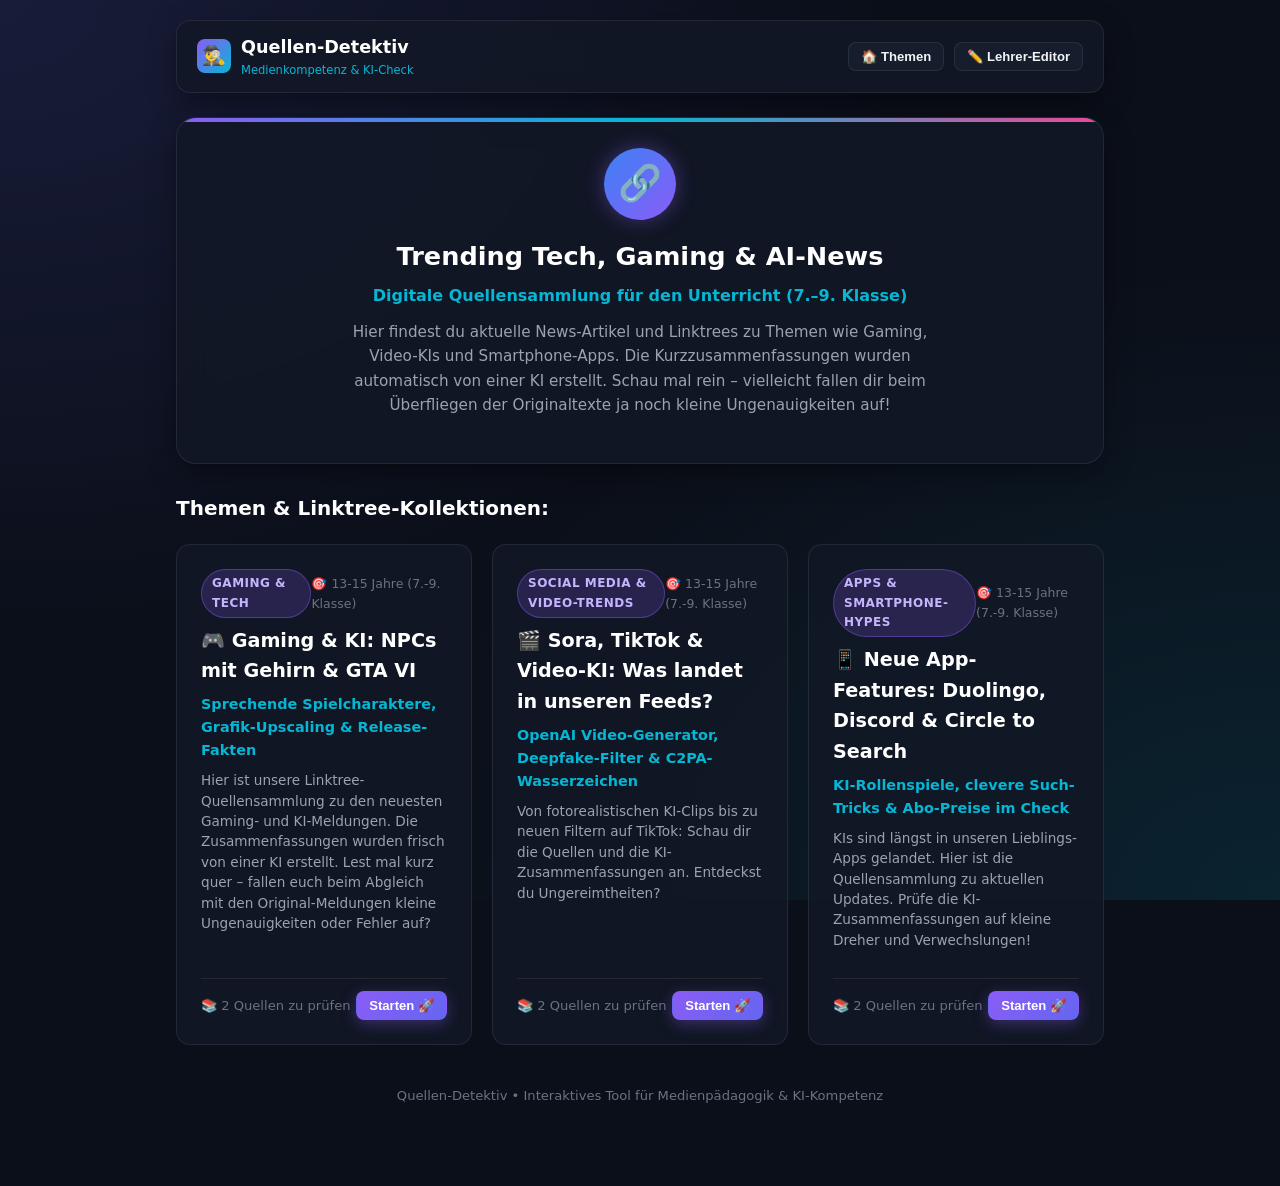
==== quellen-detektiv/index.html @ ef8ac9f1 "Initialer Commit: Lernspiele für die Medienpädagogik Sammlung browserbasierter Unterrichtswerkzeuge " ====
<!DOCTYPE html>
<html lang="de">
<head>
  <meta charset="UTF-8">
  <meta name="viewport" content="width=device-width, initial-scale=1.0">
  <title>KI-Quellen-Detektiv & FactCheck Linktree</title>
  <link rel="stylesheet" href="css/style.css">
</head>
<body>

  <div class="app-container">
    <!-- Top Navigation -->
    <header class="top-navbar">
      <div class="brand-badge" id="nav-brand" title="Zurück zur Themenauswahl">
        <div class="icon-logo">🕵️‍♂️</div>
        <div>
          <span>Quellen-Detektiv</span>
          <span style="font-size: 0.72rem; display: block; color: var(--accent-cyan); font-weight: 500;">Medienkompetenz & KI-Check</span>
        </div>
      </div>

      <nav class="nav-actions">
        <button class="btn btn-secondary btn-sm" id="btn-nav-home">🏠 Themen</button>
        <button class="btn btn-secondary btn-sm" id="btn-nav-editor">✏️ Lehrer-Editor</button>
        <button class="btn btn-primary btn-sm" id="btn-nav-report" style="display: none;">📋 Auswertung (<span id="nav-findings-count">0</span>)</button>
      </nav>
    </header>

    <!-- SECTION 1: THEMENAUSWAHL (HOME) -->
    <main id="view-home" class="view-section active">
      <div class="linktree-card">
        <div class="linktree-avatar">🔗</div>
        <h1 class="linktree-title">Trending Tech, Gaming & AI-News</h1>
        <p class="linktree-subtitle">Digitale Quellensammlung für den Unterricht (7.–9. Klasse)</p>
        <p class="linktree-desc">
          Hier findest du aktuelle News-Artikel und Linktrees zu Themen wie Gaming, Video-KIs und Smartphone-Apps.
          Die Kurzzusammenfassungen wurden automatisch von einer KI erstellt. Schau mal rein – vielleicht fallen dir beim Überfliegen der Originaltexte ja noch kleine Ungenauigkeiten auf!
        </p>
      </div>

      <h2 style="font-size: 1.25rem; font-weight: 700; margin-bottom: 12px; color: #fff;">Themen & Linktree-Kollektionen:</h2>
      <div class="scenario-grid" id="scenario-list">
        <!-- Dynamically rendered scenarios -->
      </div>
    </main>

    <!-- SECTION 2: LINKTREE VIEW (SCHÜLER-HAUPTANSICHT) -->
    <section id="view-linktree" class="view-section">
      <div class="linktree-card" id="current-scenario-header">
        <div class="linktree-avatar" id="scenario-avatar">📱</div>
        <div class="badge badge-purple" id="scenario-category-badge" style="margin-bottom: 10px;">Kategorie</div>
        <h1 class="linktree-title" id="scenario-title">Thema Titel</h1>
        <p class="linktree-subtitle" id="scenario-subtitle">Untertitel</p>
        <p class="linktree-desc" id="scenario-desc">Beschreibung</p>

        <div class="detektiv-stats-bar">
          <span>📖 Quellensammlung mit KI-Zusammenfassungen</span>
          <span>•</span>
          <span style="color: var(--accent-amber);">Notierte Auffälligkeiten: <strong id="linktree-total-findings">0</strong></span>
        </div>
      </div>

      <div style="display: flex; justify-content: space-between; align-items: center; margin-bottom: 16px;">
        <h2 style="font-size: 1.15rem; font-weight: 700; color: #fff;">Quellen & News-Links:</h2>
        <button class="btn btn-success" id="btn-finish-challenge">📋 Übersicht & Fakten-Check ansehen</button>
      </div>

      <div class="source-tree" id="source-tree-container">
        <!-- Dynamically rendered source links -->
      </div>
    </section>

    <!-- SECTION 3: REPORT / REFLEXION VIEW -->
    <section id="view-report" class="view-section">
      <div class="report-card">
        <div style="display: flex; justify-content: space-between; align-items: flex-start; gap: 16px; flex-wrap: wrap;">
          <div>
            <div class="badge badge-green" style="margin-bottom: 8px;">Faktencheck Protokoll</div>
            <h1 style="font-size: 1.6rem; font-weight: 800; color: #fff;" id="report-title">Detektiv-Auswertung</h1>
            <p style="color: var(--text-muted);" id="report-subtitle">Ergebnisse deines Quellenabgleichs</p>
          </div>
          <div style="display: flex; gap: 10px;">
            <button class="btn btn-secondary btn-sm" id="btn-print-report" onclick="window.print()">🖨️ Drucken / PDF</button>
            <button class="btn btn-secondary btn-sm" id="btn-back-to-tree">🔙 Zurück zum Linktree</button>
          </div>
        </div>

        <hr style="border: none; border-top: 1px solid var(--border-color); margin: 20px 0;">

        <div style="background: var(--bg-subtle); padding: 18px; border-radius: var(--radius-md); border: 1px solid var(--border-color); margin-bottom: 24px;">
          <h3 style="font-size: 1.1rem; margin-bottom: 8px; color: var(--accent-cyan);">📊 Deine Funde im Überblick</h3>
          <p id="report-summary-text" style="color: var(--text-muted); font-size: 0.95rem;">Du hast insgesamt X Fehler markiert.</p>
          <div id="report-findings-list" class="findings-feed" style="margin-top: 14px;">
            <!-- Findings rendered here -->
          </div>
        </div>

        <!-- Auflösungs-Bereich (Musterlösung / KI-Realität) -->
        <div class="reveal-box">
          <div style="display: flex; justify-content: space-between; align-items: center; flex-wrap: wrap; gap: 10px;">
            <div>
              <h3 style="font-size: 1.15rem; font-weight: 700; color: #fff;">🔍 Der Abgleich: Was hat die KI wirklich getan?</h3>
              <p style="font-size: 0.88rem; color: var(--text-muted);">Decke auf, welche Fehler und Halluzinationen in den KI-Texten versteckt waren.</p>
            </div>
            <button class="btn btn-primary" id="btn-toggle-reveal">👁️ Auflösung aufdecken</button>
          </div>

          <div id="reveal-content" style="display: none; margin-top: 20px;">
            <div id="reveal-sources-list">
              <!-- Known errors rendered dynamically -->
            </div>
          </div>
        </div>

        <!-- Pädagogische Reflexionsfragen -->
        <div style="margin-top: 28px; background: rgba(139, 92, 246, 0.08); border: 1px solid rgba(139, 92, 246, 0.3); border-radius: var(--radius-md); padding: 20px;">
          <h3 style="font-size: 1.1rem; color: #c4b5fd; margin-bottom: 12px;">🧠 Fragen für die Klassendiskussion:</h3>
          <ul style="padding-left: 20px; font-size: 0.92rem; color: #e5e7eb; display: flex; flex-direction: column; gap: 8px;">
            <li><strong>Der Überzeugungs-Effekt:</strong> Warum klingen KI-Zusammenfassungen oft so glaubwürdig, selbst wenn sie komplett erfundene Zahlen enthalten?</li>
            <li><strong>Erfundene Quellen:</strong> Wie können wir überprüfen, ob ein genannter Autor oder eine zitierte Studie überhaupt existiert?</li>
            <li><strong>Goldene Regel:</strong> Worauf wirst du in Zukunft achten, wenn du ChatGPT oder andere KIs für Schulreferate verwendest?</li>
          </ul>
        </div>
      </div>
    </section>

    <!-- SECTION 4: LEHRER EDITOR VIEW -->
    <section id="view-editor" class="view-section">
      <div class="linktree-card">
        <div class="linktree-avatar">⚙️</div>
        <h1 class="linktree-title">Lehrer-Editor & Szenario-Verwaltung</h1>
        <p class="linktree-subtitle">Eigene Themen & Linktree-Aufgaben für den Unterricht erstellen</p>
        <p class="linktree-desc">Erstelle eigene Quellenlisten mit absichtlich fehlerhaften oder echten KI-Zusammenfassungen für deine Klasse.</p>
      </div>

      <div class="report-card">
        <h2 style="font-size: 1.2rem; font-weight: 700; margin-bottom: 16px; color: #fff;">Neues Thema / Linktree anlegen</h2>

        <form id="editor-form">
          <div class="form-group">
            <label class="form-label">Thema / Titel</label>
            <input type="text" class="form-control" id="ed-title" placeholder="z.B. 🌍 Klimawandel & Energiewende im Faktencheck" required>
          </div>

          <div class="form-group">
            <label class="form-label">Untertitel / Fragestellung</label>
            <input type="text" class="form-control" id="ed-subtitle" placeholder="z.B. Was stimmt wirklich bei E-Fuels und Windkraft?" required>
          </div>

          <div class="form-group">
            <label class="form-label">Kategorie / Fach</label>
            <input type="text" class="form-control" id="ed-category" placeholder="z.B. Naturwissenschaften / Medienkunde" required>
          </div>

          <div class="form-group">
            <label class="form-label">Beschreibung / Arbeitsauftrag</label>
            <textarea class="form-control" id="ed-desc" placeholder="Auftrag an die Schülerinnen und Schüler..."></textarea>
          </div>

          <hr style="border: none; border-top: 1px solid var(--border-color); margin: 24px 0;">

          <h3 style="font-size: 1.1rem; color: #fff; margin-bottom: 12px;">Quellen für diesen Linktree:</h3>
          <div id="ed-sources-container" style="display: flex; flex-direction: column; gap: 20px;">
            <!-- Source items for editing -->
          </div>

          <div style="margin-top: 16px;">
            <button type="button" class="btn btn-secondary btn-sm" id="btn-add-source-field">➕ Weitere Quelle hinzufügen</button>
          </div>

          <div style="margin-top: 30px; display: flex; gap: 12px; flex-wrap: wrap;">
            <button type="submit" class="btn btn-primary">💾 Szenario speichern & bereitstellen</button>
            <button type="button" class="btn btn-secondary" id="btn-export-json">📤 Als JSON exportieren</button>
            <button type="button" class="btn btn-secondary" id="btn-import-json">📥 JSON importieren</button>
          </div>
        </form>
      </div>
    </section>

    <!-- INSPECTOR MODAL (SIDE-BY-SIDE QUELLEN-ABGLEICH) -->
    <div class="modal-overlay" id="inspector-modal">
      <div class="inspector-modal">
        <div class="inspector-header">
          <div>
            <span class="badge badge-cyan" id="modal-badge">Studie</span>
            <h2 style="font-size: 1.15rem; font-weight: 700; color: #fff; margin-top: 4px;" id="modal-source-title">Quellentitel</h2>
          </div>
          <button class="btn btn-secondary btn-sm" id="btn-close-inspector">✖ Schließen</button>
        </div>

        <div class="inspector-body">
          <!-- Linke Seite: Originaltext -->
          <div class="doc-pane">
            <div class="doc-pane-header">
              <span class="doc-pane-title">📄 Originalquelle (Echter Text)</span>
              <div style="display: flex; gap: 6px; align-items: center;">
                <button class="btn btn-secondary btn-sm btn-tts" id="btn-tts-original" title="Originaltext vorlesen">🔊 Vorlesen</button>
                <a href="#" target="_blank" rel="noopener noreferrer" class="btn btn-secondary btn-sm" id="modal-external-link">🌐 Webseite</a>
              </div>
            </div>
            <div class="doc-text" id="modal-original-text">
              Lade Originaltext...
            </div>
          </div>

          <!-- Rechte Seite: KI-Zusammenfassung mit Markierungs-Tool -->
          <div class="doc-pane">
            <div class="doc-pane-header">
              <span class="doc-pane-title" style="color: #c4b5fd;">🤖 KI-Zusammenfassung</span>
              <div style="display: flex; gap: 6px; align-items: center;">
                <button class="btn btn-secondary btn-sm btn-tts" id="btn-tts-ai" title="KI-Zusammenfassung vorlesen">🔊 Vorlesen</button>
                <span class="badge badge-amber" id="modal-finding-badge">0 Funde</span>
              </div>
            </div>

            <p style="font-size: 0.8rem; color: var(--text-dim); margin-bottom: 6px;">
              💡 <strong>Tipp:</strong> Markiere verdächtigen Text mit der Maus/dem Finger, um einen Fehler einzutragen.
            </p>

            <div class="ai-text-container">
              <div class="doc-text" id="modal-ai-text">
                Lade KI-Text...
              </div>

              <!-- Selection Bubble -->
              <div class="selection-action-bubble" id="selection-bubble">
                ⚠️ Fehler markieren
              </div>
            </div>

            <!-- Liste der bisherigen Funde für diese Quelle -->
            <div style="margin-top: 14px;">
              <h4 style="font-size: 0.88rem; font-weight: 700; color: #fff;">Deine markierten Unstimmigkeiten:</h4>
              <div class="findings-feed" id="modal-findings-list">
                <!-- Findings dynamically added -->
              </div>
            </div>
          </div>
        </div>
      </div>
    </div>

    <!-- POPUP MODAL: FEHLER LOGGEN -->
    <div class="modal-overlay" id="finding-form-modal" style="z-index: 1100;">
      <div style="background: var(--bg-card); border: 1px solid var(--accent-purple); border-radius: var(--radius-md); max-width: 480px; width: 100%; padding: 24px; box-shadow: var(--shadow-card);">
        <h3 style="font-size: 1.15rem; font-weight: 700; color: #fff; margin-bottom: 12px;">🚨 Unstimmigkeit melden</h3>
        
        <div style="margin-bottom: 14px; background: rgba(0,0,0,0.3); padding: 10px; border-radius: var(--radius-sm); border-left: 3px solid var(--accent-amber);">
          <div style="font-size: 0.75rem; color: var(--text-dim);">Markierte Textstelle:</div>
          <div style="font-size: 0.88rem; font-style: italic; color: #fde68a;" id="popover-quote">...</div>
        </div>

        <form id="finding-form">
          <div class="form-group">
            <label class="form-label">Art des Fehlers:</label>
            <select class="form-control" id="popover-type" required>
              <option value="🔢 Zahlen verdreht / Falsche Statistik">🔢 Zahlen verdreht / Falsche Statistik</option>
              <option value="🤥 Frei erfunden / KI-Halluzination">🤥 Frei erfunden / KI-Halluzination</option>
              <option value="🔄 Aussage ins Gegenteil verkehrt">🔄 Aussage ins Gegenteil verkehrt</option>
              <option value="🏷️ Falsche Quelle / Falscher Autor">🏷️ Falsche Quelle / Falscher Autor</option>
              <option value="📅 Veraltet / Falsches Datum">📅 Veraltet / Falsches Datum</option>
              <option value="❓ Sonstiger Fehler">❓ Sonstiger Fehler</option>
            </select>
          </div>

          <div class="form-group">
            <label class="form-label">Deine Begründung (Was steht wirklich im Original?):</label>
            <textarea class="form-control" id="popover-note" placeholder="z.B. Im Original steht 1,5 Stunden, die KI behauptet aber 4 Stunden..." required></textarea>
          </div>

          <div style="display: flex; justify-content: flex-end; gap: 10px;">
            <button type="button" class="btn btn-secondary btn-sm" id="btn-cancel-finding">Abbrechen</button>
            <button type="submit" class="btn btn-primary btn-sm">💾 Speichern</button>
          </div>
        </form>
      </div>
    </div>

    <!-- Footer -->
    <footer class="app-footer">
      <p>Quellen-Detektiv • Interaktives Tool für Medienpädagogik & KI-Kompetenz</p>
    </footer>
  </div>

  <script src="js/scenarios.js"></script>
  <script src="js/detector.js"></script>
  <script src="js/editor.js"></script>
  <script src="js/app.js"></script>
</body>
</html>
---- quellen-detektiv/css/style.css ----
:root {
  --bg-main: #0b0f19;
  --bg-card: rgba(18, 24, 38, 0.85);
  --bg-card-hover: rgba(28, 36, 56, 0.95);
  --bg-subtle: #161e2e;
  --bg-input: #111827;
  --border-color: rgba(255, 255, 255, 0.08);
  --border-glow: rgba(99, 102, 241, 0.3);

  --accent-purple: #8b5cf6;
  --accent-cyan: #06b6d4;
  --accent-pink: #ec4899;
  --accent-green: #10b981;
  --accent-amber: #f59e0b;
  --accent-red: #ef4444;

  --text-main: #f3f4f6;
  --text-muted: #9ca3af;
  --text-dim: #6b7280;

  --radius-sm: 8px;
  --radius-md: 14px;
  --radius-lg: 20px;
  --radius-full: 9999px;

  --shadow-card: 0 10px 30px -5px rgba(0, 0, 0, 0.5);
  --font-sans: system-ui, -apple-system, BlinkMacSystemFont, "Segoe UI", Roboto, Oxygen, Ubuntu, Cantarell, sans-serif;
}

* {
  box-sizing: border-box;
  margin: 0;
  padding: 0;
}

body {
  font-family: var(--font-sans);
  background-color: var(--bg-main);
  background-image: 
    radial-gradient(at 0% 0%, rgba(99, 102, 241, 0.15) 0px, transparent 50%),
    radial-gradient(at 100% 100%, rgba(6, 182, 212, 0.12) 0px, transparent 50%);
  background-attachment: fixed;
  color: var(--text-main);
  min-height: 100vh;
  display: flex;
  flex-direction: column;
  line-height: 1.6;
}

/* Scrollbars */
::-webkit-scrollbar {
  width: 8px;
  height: 8px;
}
::-webkit-scrollbar-track {
  background: var(--bg-main);
}
::-webkit-scrollbar-thumb {
  background: #374151;
  border-radius: var(--radius-full);
}
::-webkit-scrollbar-thumb:hover {
  background: #4b5563;
}

/* Container */
.app-container {
  max-width: 960px;
  margin: 0 auto;
  padding: 20px 16px 80px;
  width: 100%;
}

/* Navbar / Top Bar */
.top-navbar {
  display: flex;
  justify-content: space-between;
  align-items: center;
  padding: 12px 20px;
  background: var(--bg-card);
  backdrop-filter: blur(12px);
  border: 1px solid var(--border-color);
  border-radius: var(--radius-md);
  margin-bottom: 24px;
  box-shadow: var(--shadow-card);
}

.brand-badge {
  display: flex;
  align-items: center;
  gap: 10px;
  font-weight: 700;
  font-size: 1.1rem;
  color: #fff;
  cursor: pointer;
}

.brand-badge .icon-logo {
  width: 34px;
  height: 34px;
  background: linear-gradient(135deg, var(--accent-purple), var(--accent-cyan));
  border-radius: var(--radius-sm);
  display: flex;
  align-items: center;
  justify-content: center;
  font-size: 1.2rem;
}

.nav-actions {
  display: flex;
  align-items: center;
  gap: 10px;
}

/* Buttons */
.btn {
  display: inline-flex;
  align-items: center;
  justify-content: center;
  gap: 8px;
  padding: 9px 18px;
  border-radius: var(--radius-md);
  font-weight: 600;
  font-size: 0.92rem;
  border: 1px solid transparent;
  cursor: pointer;
  transition: all 0.2s cubic-bezier(0.4, 0, 0.2, 1);
  text-decoration: none;
  color: #fff;
}

.btn-primary {
  background: linear-gradient(135deg, var(--accent-purple), #6366f1);
  box-shadow: 0 4px 15px rgba(139, 92, 246, 0.35);
}
.btn-primary:hover {
  transform: translateY(-2px);
  box-shadow: 0 6px 20px rgba(139, 92, 246, 0.5);
}

.btn-success {
  background: linear-gradient(135deg, var(--accent-green), #059669);
  box-shadow: 0 4px 15px rgba(16, 185, 129, 0.35);
}
.btn-success:hover {
  transform: translateY(-2px);
  box-shadow: 0 6px 20px rgba(16, 185, 129, 0.5);
}

.btn-secondary {
  background: var(--bg-subtle);
  border: 1px solid var(--border-color);
  color: var(--text-main);
}
.btn-secondary:hover {
  background: rgba(255, 255, 255, 0.1);
}

.btn-danger {
  background: rgba(239, 68, 68, 0.15);
  border: 1px solid rgba(239, 68, 68, 0.4);
  color: #fca5a5;
}
.btn-danger:hover {
  background: var(--accent-red);
  color: #fff;
}

.btn-sm {
  padding: 6px 12px;
  font-size: 0.82rem;
  border-radius: var(--radius-sm);
}

.btn-tts {
  background: rgba(139, 92, 246, 0.15);
  border: 1px solid rgba(139, 92, 246, 0.35);
  color: #c4b5fd;
}

.btn-tts:hover {
  background: rgba(139, 92, 246, 0.3);
  color: #fff;
}

.btn-tts.speaking {
  background: linear-gradient(135deg, var(--accent-pink), var(--accent-purple));
  color: #fff;
  border-color: transparent;
  animation: pulse-audio 1.2s infinite alternate ease-in-out;
}

@keyframes pulse-audio {
  0% {
    box-shadow: 0 0 0 0 rgba(236, 72, 153, 0.4);
    transform: scale(1);
  }
  100% {
    box-shadow: 0 0 12px 3px rgba(236, 72, 153, 0.6);
    transform: scale(1.04);
  }
}

/* Badges */
.badge {
  display: inline-flex;
  align-items: center;
  gap: 5px;
  padding: 4px 10px;
  border-radius: var(--radius-full);
  font-size: 0.75rem;
  font-weight: 700;
  text-transform: uppercase;
  letter-spacing: 0.5px;
}

.badge-purple { background: rgba(139, 92, 246, 0.2); color: #c4b5fd; border: 1px solid rgba(139, 92, 246, 0.4); }
.badge-cyan { background: rgba(6, 182, 212, 0.2); color: #a5f3fc; border: 1px solid rgba(6, 182, 212, 0.4); }
.badge-amber { background: rgba(245, 158, 11, 0.2); color: #fde68a; border: 1px solid rgba(245, 158, 11, 0.4); }
.badge-green { background: rgba(16, 185, 129, 0.2); color: #a7f3d0; border: 1px solid rgba(16, 185, 129, 0.4); }

/* Linktree Hero Profile */
.linktree-card {
  background: var(--bg-card);
  backdrop-filter: blur(16px);
  border: 1px solid var(--border-color);
  border-radius: var(--radius-lg);
  padding: 30px 24px;
  text-align: center;
  margin-bottom: 28px;
  box-shadow: var(--shadow-card);
  position: relative;
  overflow: hidden;
}

.linktree-card::before {
  content: "";
  position: absolute;
  top: 0;
  left: 0;
  right: 0;
  height: 4px;
  background: linear-gradient(90deg, var(--accent-purple), var(--accent-cyan), var(--accent-pink));
}

.linktree-avatar {
  width: 72px;
  height: 72px;
  margin: 0 auto 16px;
  background: linear-gradient(135deg, #3b82f6, #8b5cf6);
  border-radius: var(--radius-full);
  display: flex;
  align-items: center;
  justify-content: center;
  font-size: 2.2rem;
  box-shadow: 0 0 20px rgba(139, 92, 246, 0.4);
}

.linktree-title {
  font-size: 1.6rem;
  font-weight: 800;
  margin-bottom: 6px;
  color: #fff;
}

.linktree-subtitle {
  color: var(--accent-cyan);
  font-size: 1rem;
  font-weight: 600;
  margin-bottom: 12px;
}

.linktree-desc {
  max-width: 600px;
  margin: 0 auto 16px;
  color: var(--text-muted);
  font-size: 0.95rem;
}

.detektiv-stats-bar {
  display: inline-flex;
  gap: 16px;
  background: var(--bg-subtle);
  padding: 10px 20px;
  border-radius: var(--radius-full);
  border: 1px solid var(--border-color);
  font-size: 0.88rem;
  font-weight: 600;
}

/* Linktree Buttons / Source Items */
.source-tree {
  display: flex;
  flex-direction: column;
  gap: 16px;
}

.source-item {
  background: var(--bg-card);
  backdrop-filter: blur(12px);
  border: 1px solid var(--border-color);
  border-radius: var(--radius-md);
  padding: 20px 24px;
  transition: all 0.25s cubic-bezier(0.4, 0, 0.2, 1);
  display: flex;
  flex-direction: column;
  gap: 14px;
}

.source-item:hover {
  background: var(--bg-card-hover);
  border-color: var(--border-glow);
  transform: translateY(-2px);
  box-shadow: 0 12px 28px rgba(0, 0, 0, 0.4);
}

.source-header {
  display: flex;
  justify-content: space-between;
  align-items: flex-start;
  gap: 12px;
  flex-wrap: wrap;
}

.source-meta {
  display: flex;
  align-items: center;
  gap: 10px;
  flex-wrap: wrap;
}

.source-title {
  font-size: 1.15rem;
  font-weight: 700;
  color: #fff;
}

.source-author {
  font-size: 0.85rem;
  color: var(--text-muted);
}

.source-actions {
  display: flex;
  align-items: center;
  gap: 10px;
  flex-wrap: wrap;
}

.finding-pill {
  background: rgba(245, 158, 11, 0.15);
  border: 1px solid rgba(245, 158, 11, 0.3);
  color: #fde68a;
  padding: 4px 10px;
  border-radius: var(--radius-full);
  font-size: 0.82rem;
  font-weight: 700;
}

/* Inspector Modal / Overlay */
.modal-overlay {
  position: fixed;
  top: 0;
  left: 0;
  right: 0;
  bottom: 0;
  background: rgba(5, 7, 13, 0.85);
  backdrop-filter: blur(8px);
  z-index: 1000;
  display: flex;
  align-items: center;
  justify-content: center;
  padding: 20px;
  opacity: 0;
  pointer-events: none;
  transition: opacity 0.25s ease;
}

.modal-overlay.active {
  opacity: 1;
  pointer-events: auto;
}

.inspector-modal {
  background: var(--bg-card);
  border: 1px solid var(--border-color);
  border-radius: var(--radius-lg);
  max-width: 1100px;
  width: 100%;
  max-height: 90vh;
  display: flex;
  flex-direction: column;
  box-shadow: var(--shadow-card);
  overflow: hidden;
}

.inspector-header {
  display: flex;
  justify-content: space-between;
  align-items: center;
  padding: 18px 24px;
  border-bottom: 1px solid var(--border-color);
  background: rgba(15, 23, 42, 0.6);
}

.inspector-body {
  display: grid;
  grid-template-columns: 1fr 1fr;
  gap: 20px;
  padding: 24px;
  overflow-y: auto;
  flex: 1;
}

@media (max-width: 800px) {
  .inspector-body {
    grid-template-columns: 1fr;
  }
}

.doc-pane {
  background: var(--bg-subtle);
  border: 1px solid var(--border-color);
  border-radius: var(--radius-md);
  padding: 20px;
  display: flex;
  flex-direction: column;
  gap: 12px;
  height: 100%;
}

.doc-pane-header {
  display: flex;
  justify-content: space-between;
  align-items: center;
  border-bottom: 1px solid var(--border-color);
  padding-bottom: 10px;
  margin-bottom: 6px;
}

.doc-pane-title {
  font-size: 0.95rem;
  font-weight: 700;
  display: flex;
  align-items: center;
  gap: 8px;
}

.doc-text {
  font-size: 0.93rem;
  line-height: 1.7;
  color: #e5e7eb;
  white-space: pre-wrap;
  user-select: text;
}

.ai-text-container {
  background: rgba(139, 92, 246, 0.05);
  border: 1px solid rgba(139, 92, 246, 0.2);
  border-radius: var(--radius-sm);
  padding: 16px;
  position: relative;
}

/* Highlighting in AI Text */
.ai-highlight {
  background: rgba(245, 158, 11, 0.35);
  border-bottom: 2px solid var(--accent-amber);
  color: #fff;
  border-radius: 4px;
  padding: 2px 4px;
  cursor: pointer;
  position: relative;
  transition: background 0.2s;
}

.ai-highlight:hover {
  background: rgba(245, 158, 11, 0.55);
}

.mark-tag {
  display: inline-block;
  font-size: 0.68rem;
  font-weight: 800;
  background: var(--accent-amber);
  color: #000;
  padding: 1px 6px;
  border-radius: 4px;
  margin-left: 6px;
  vertical-align: middle;
}

/* Selection Popover */
.selection-action-bubble {
  position: absolute;
  background: #1f2937;
  border: 1px solid var(--accent-purple);
  border-radius: var(--radius-sm);
  padding: 6px 12px;
  box-shadow: 0 8px 24px rgba(0, 0, 0, 0.6);
  z-index: 100;
  display: none;
  cursor: pointer;
  font-size: 0.85rem;
  font-weight: 700;
  color: #fff;
  gap: 6px;
  align-items: center;
}

.selection-action-bubble:hover {
  background: var(--accent-purple);
}

/* Findings list inside inspector */
.findings-feed {
  margin-top: 14px;
  display: flex;
  flex-direction: column;
  gap: 8px;
}

.finding-card {
  background: rgba(31, 41, 55, 0.6);
  border: 1px solid var(--border-color);
  border-left: 4px solid var(--accent-amber);
  border-radius: var(--radius-sm);
  padding: 10px 14px;
  font-size: 0.85rem;
  display: flex;
  justify-content: space-between;
  align-items: flex-start;
  gap: 10px;
}

.finding-card-content {
  flex: 1;
}

.finding-card-quote {
  font-style: italic;
  color: #fde68a;
  margin-bottom: 4px;
}

.finding-card-note {
  color: var(--text-main);
}

/* View Section Control */
.view-section {
  display: none;
}
.view-section.active {
  display: block;
}

/* Form Styles for Editor & Feedback */
.form-group {
  margin-bottom: 16px;
}

.form-label {
  display: block;
  font-size: 0.88rem;
  font-weight: 600;
  margin-bottom: 6px;
  color: var(--text-muted);
}

.form-control {
  width: 100%;
  background: var(--bg-input);
  border: 1px solid var(--border-color);
  color: var(--text-main);
  padding: 10px 14px;
  border-radius: var(--radius-sm);
  font-family: inherit;
  font-size: 0.92rem;
  transition: border-color 0.2s;
}

.form-control:focus {
  outline: none;
  border-color: var(--accent-purple);
  box-shadow: 0 0 0 3px rgba(139, 92, 246, 0.2);
}

textarea.form-control {
  resize: vertical;
  min-height: 90px;
}

/* Scenario Cards (Grid on Home/Selection) */
.scenario-grid {
  display: grid;
  grid-template-columns: repeat(auto-fit, minmax(280px, 1fr));
  gap: 20px;
  margin-top: 20px;
}

.scenario-card {
  background: var(--bg-card);
  border: 1px solid var(--border-color);
  border-radius: var(--radius-md);
  padding: 24px;
  cursor: pointer;
  transition: all 0.25s ease;
  display: flex;
  flex-direction: column;
  justify-content: space-between;
  gap: 16px;
}

.scenario-card:hover {
  transform: translateY(-4px);
  border-color: var(--accent-cyan);
  box-shadow: 0 12px 30px rgba(6, 182, 212, 0.2);
}

/* Report View / Reflection */
.report-card {
  background: var(--bg-card);
  border: 1px solid var(--border-color);
  border-radius: var(--radius-lg);
  padding: 30px;
  margin-bottom: 24px;
}

.reveal-box {
  background: rgba(16, 185, 129, 0.08);
  border: 1px solid rgba(16, 185, 129, 0.3);
  border-radius: var(--radius-md);
  padding: 20px;
  margin-top: 20px;
}

.reveal-error-item {
  background: rgba(31, 41, 55, 0.5);
  border-radius: var(--radius-sm);
  padding: 12px 16px;
  margin-top: 10px;
  border-left: 4px solid var(--accent-green);
}

/* Footer */
.app-footer {
  text-align: center;
  font-size: 0.82rem;
  color: var(--text-dim);
  margin-top: 40px;
}
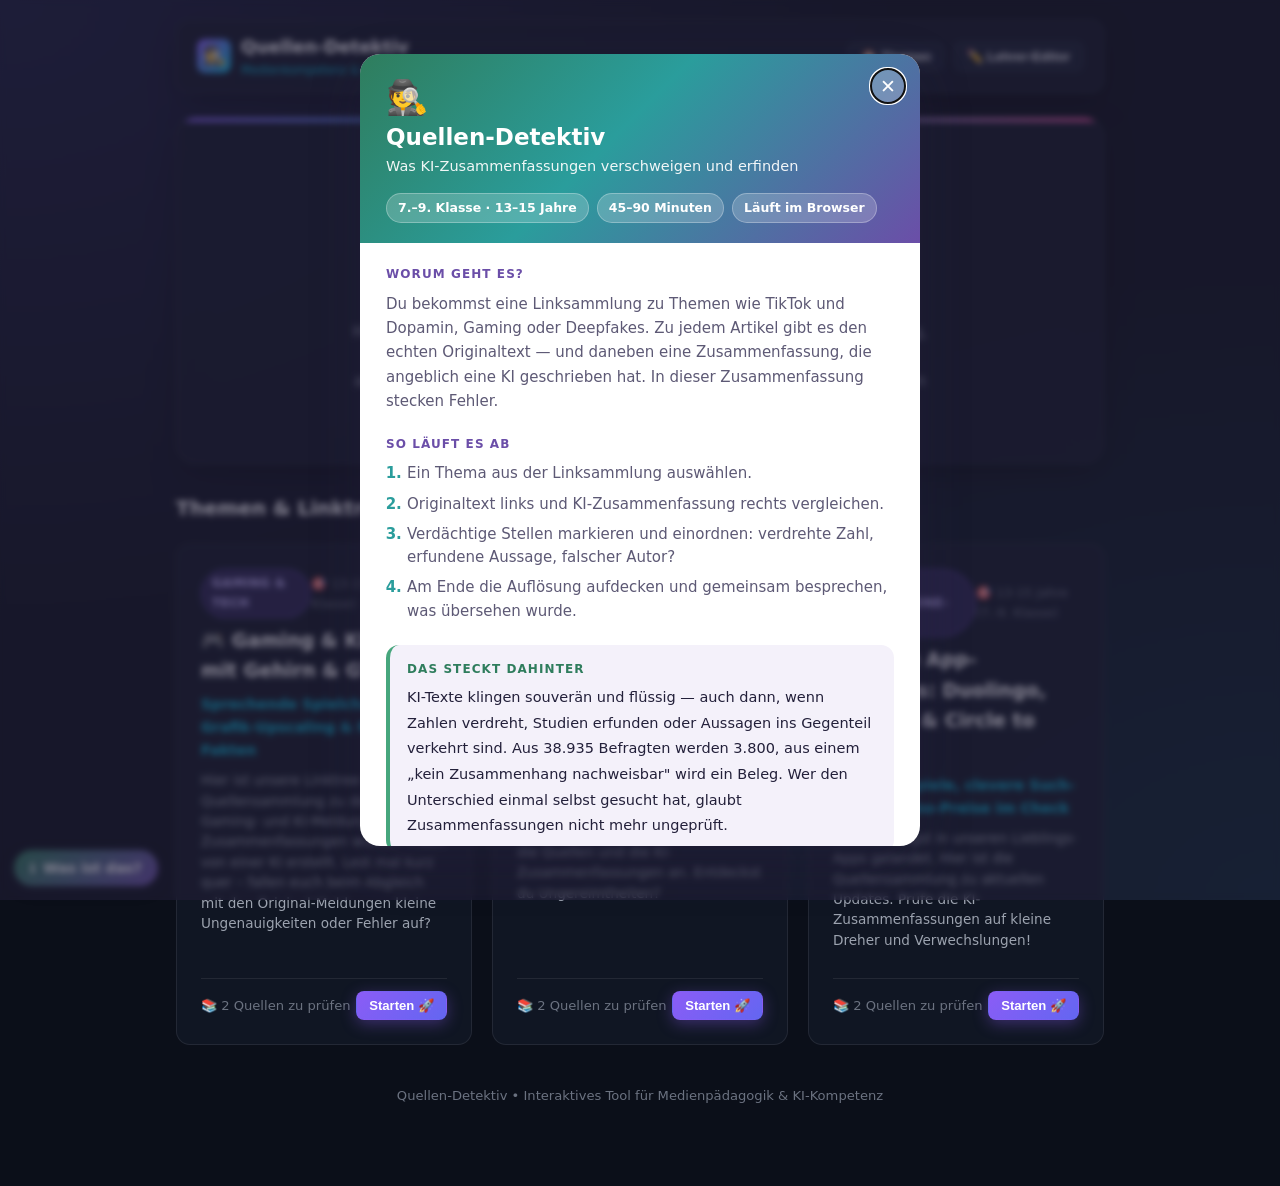
==== commit 2c05b53e: "Linktree als Startseite und Info-Reiter in jedem Spiel - index.html: Übersichtsseite mit Erklärung, " ====
--- a/quellen-detektiv/index.html
+++ b/quellen-detektiv/index.html
@@ -286,5 +286,7 @@
   <script src="js/detector.js"></script>
   <script src="js/editor.js"></script>
   <script src="js/app.js"></script>
+  <!-- Info-Reiter: erklaert das Spiel beim ersten Aufruf -->
+  <script src="js/info-overlay.js"></script>
 </body>
 </html>
